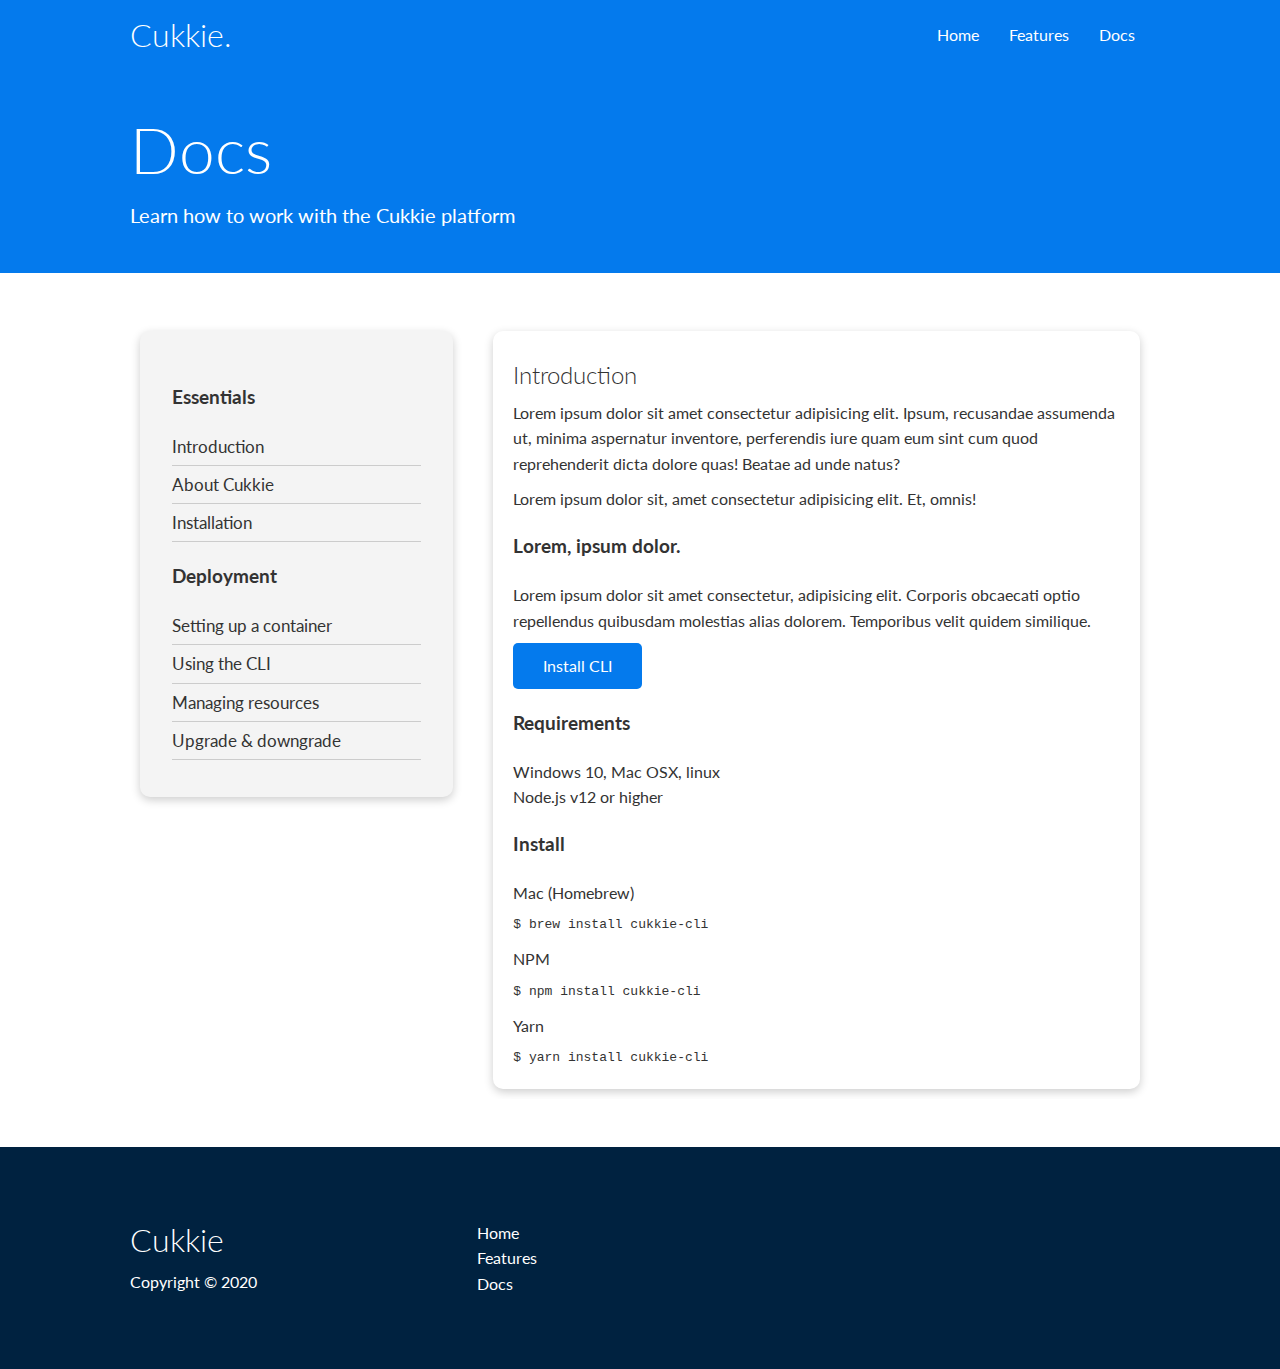
==== docs.html @ 04f07ee1 "ADD: Docs tabs and content" ====
<!DOCTYPE html>
<html lang="en">
  <head>
    <meta charset="UTF-8" />
    <meta name="viewport" content="width=device-width, initial-scale=1.0" />
    <link
      rel="stylesheet"
      href="https://cdnjs.cloudflare.com/ajax/libs/font-awesome/5.15.1/css/all.min.css"
      integrity="sha512-+4zCK9k+qNFUR5X+cKL9EIR+ZOhtIloNl9GIKS57V1MyNsYpYcUrUeQc9vNfzsWfV28IaLL3i96P9sdNyeRssA=="
      crossorigin="anonymous"
    />
    <link rel="stylesheet" href="css/utilities.css" />
    <link rel="stylesheet" href="css/style.css" />
    <title>Cukkie | Cloud Hosting for Everyone</title>
  </head>
  <body>
    <!-- Navbar-->
    <div class="navbar">
      <div class="container flex">
        <h1 class="logo">Cukkie.</h1>
        <nav>
          <ul>
            <li><a href="index.html">Home</a></li>
            <li><a href="features.html">Features</a></li>
            <li><a href="docs.html">Docs</a></li>
          </ul>
        </nav>
      </div>
    </div>

    <!-- Head -->
    <section class="docs-head bg-primary py-3">
      <div class="container grid">
        <div>
          <h1 class="xl">Docs</h1>
          <p class="lead">Learn how to work with the Cukkie platform</p>
        </div>
        <img src="images/docs.png" alt="" />
      </div>
    </section>

    <!-- Docs Main -->
    <section class="docs-main my-4">
      <div class="container grid">
        <div class="card bg-light p-3">
          <h3 class="my-2">Essentials</h3>
          <nav>
            <ul>
              <!-- list items -->
              <li><a href="#">Introduction</a></li>
              <li><a href="#">About Cukkie</a></li>
              <li><a href="#">Installation</a></li>
            </ul>
          </nav>

          <!-- create another nav -->
          <h3 class="my-2">Deployment</h3>
          <nav>
            <ul>
              <li><a href="#">Setting up a container</a></li>
              <li><a href="#">Using the CLI</a></li>
              <li><a href="#">Managing resources</a></li>
              <li><a href="#">Upgrade & downgrade</a></li>
            </ul>
          </nav>
        </div>
        <div class="card">
          <h2>Introduction</h2>
          <p>
            Lorem ipsum dolor sit amet consectetur adipisicing elit. Ipsum,
            recusandae assumenda ut, minima aspernatur inventore, perferendis
            iure quam eum sint cum quod reprehenderit dicta dolore quas! Beatae
            ad unde natus?
          </p>

          <div class="alert alert-success">
            <i class="fas fa-info"></i>Lorem ipsum dolor sit, amet consectetur
            adipisicing elit. Et, omnis!
          </div>

          <h3>Lorem, ipsum dolor.</h3>
          <p>
            Lorem ipsum dolor sit amet consectetur, adipisicing elit. Corporis
            obcaecati optio repellendus quibusdam molestias alias dolorem.
            Temporibus velit quidem similique.
          </p>
          <a href="#" class="btn btn-primary">Install CLI</a>

          <h3>Requirements</h3>
          <ul>
            <li>Windows 10, Mac OSX, linux</li>
            <li>Node.js v12 or higher</li>
          </ul>
          <h3>Install</h3>
          <p>Mac (Homebrew)</p>
          <!-- create code review, using html pre text -->
          <pre><code>$ brew install cukkie-cli</code></pre>
          <p>NPM</p>
          <!-- create code review, using html pre text -->
          <pre><code>$ npm install cukkie-cli</code></pre>
          <p>Yarn</p>
          <!-- create code review, using html pre text -->
          <pre><code>$ yarn install cukkie-cli</code></pre>
        </div>
      </div>
    </section>

    <!-- Footer -->
    <footer class="footer bg-dark py-5">
      <div class="container grid grid-3">
        <div>
          <h1>Cukkie</h1>
          <p>Copyright &copy; 2020</p>
        </div>
        <nav>
          <ul>
            <li><a href="index.html">Home</a></li>
            <li><a href="features.html">Features</a></li>
            <li><a href="docs.html">Docs</a></li>
          </ul>
        </nav>
        <!-- creating social account link -->
        <div class="social">
          <!-- we using # for link somewhere, and fab for social media icon at font awesome -->
          <a href="#"><i class="fab fa-github fa-2x"></i></a>
          <a href="#"><i class="fab fa-facebook fa-2x"></i></a>
          <a href="#"><i class="fab fa-instagram fa-2x"></i></a>
          <a href="#"><i class="fab fa-twitter fa-2x"></i></a>
        </div>
      </div>
    </footer>
  </body>
</html>
---- css/utilities.css ----
/* --------------------------------------------------- */
/* This the utilities  */

/* set the container that wides has selected range, and not following whole web page few and its will turn responsiveness */
/* to make clean point when you stretch the window */
/* and margin zero auto will be set for automatically respons to wide range of webpage */
.container {
  max-width: 1100px;
  margin: 0 auto;
  /* fixing the margin10px by headings above, so this container has no margin */
  overflow: auto;
  /* set the padding so they have space within its container, and to push left and right */
  padding: 0 40px;
}

/* setup the card class */
.card {
  background-color: #fff;
  color: #333;
  border-radius: 10px;
  /* create box shadow with 0 margin 3px wide and 10px blur, the the color with rgba opa 0.2 */
  box-shadow: 0 3px 10px rgba(0, 0, 0, 0.2);
  padding: 20px;
  margin: 10px;
}

/* styling the button */
.btn {
  display: inline-block;
  padding: 10px 30px;
  cursor: pointer;
  background: var(--primary-color);
  color: #fff;
  border: none;
  border-radius: 5px;
}

.btn-outline {
  background-color: transparent;
  border: 1px #fff solid;
}

/* setup the hover effect on button */
.btn:hover {
  transform: scale(0.98);
}

/* adding bg primary */
/* Backgrounds & Coloured buttons */
.bg-primary,
.btn-primary {
  background-color: var(--primary-color);
  color: #fff;
}

.bg-secondary,
.btn-secondary {
  background-color: var(--secondary-color);
  color: #fff;
}

.bg-dark,
.btn-dark {
  background-color: var(--dark-color);
  color: #fff;
}

/* targeting a link on footer into white color  */
.bg-primary a,
.btn-primary a,
.bg-secondary a,
.btn-secondary a,
.bg-dark a,
.btn-dark a {
  color: #fff;
}

.bg-light,
.btn-light {
  background-color: var(--light-color);
  color: #333;
}

/* Text Sizes  */
.lead {
  /* will change the paragraph font size */
  font-size: 20px;
}

/* then for small medium */
.sm {
  font-size: 1rem;
}

.md {
  font-size: 2rem;
}

.lg {
  font-size: 3rem;
}

.xl {
  font-size: 4rem;
}

.text-center {
  text-align: center;
}

/* setup the container and navbar into flexbox so we could easily manage them into flex items & grid with desire direction */
/* add the utility class flex on the html beside container, so it will manage navbar using flexbox */
.flex {
  /* this display flex will turn items into colom */
  display: flex;
  /* to ensure webname and navbar separately arrange */
  /* justify-content using space between to make the both item separately position themself on each start and ends of the container */
  justify-content: center;
  align-items: center;
  /* make sure the height turn into 100% of whatever the container is */
  height: 100%;
}

/* Create a grid to align side by side on the Showcase model */
.grid {
  display: grid;
  /* setup how wide we wanna setup the grid colum inside one row, and set the wide using fraction (Fr) instead, like the percentage inside the container*/
  grid-template-columns: repeat(2, 1fr);
  /* because the initial fraction on grid doesnt have a space, we add gap in it */
  gap: 20px;
  justify-content: center;
  align-items: center;
  height: 100%;
}

/* Grid-3 was to set the stats grid into 3 colom instead 2 */
.grid-3 {
  grid-template-columns: repeat(3, 1fr);
}

/* Margin */
.my-1 {
  /* rem is the multiplier root element for font size*/
  margin: 1rem 0;
}

.my-2 {
  /* rem is the multiplier root element for font size*/
  margin: 1.5rem 0;
}

.my-3 {
  /* rem is the multiplier root element for font size*/
  margin: 2rem 0;
}

.my-4 {
  /* rem is the multiplier root element for font size*/
  margin: 3rem 0;
}

.my-5 {
  /* rem is the multiplier root element for font size*/
  margin: 4rem 0;
}

.m-1 {
  /* rem is the multiplier root element for font size*/
  margin: 1rem;
}

.m-2 {
  /* rem is the multiplier root element for font size*/
  margin: 1.5rem;
}

.m-3 {
  /* rem is the multiplier root element for font size*/
  margin: 2rem;
}

.m-4 {
  /* rem is the multiplier root element for font size*/
  margin: 3rem;
}

.m-5 {
  /* rem is the multiplier root element for font size*/
  margin: 4rem 0;
}

/* Padding */
.py-1 {
  /* rem is the multiplier root element for font size*/
  padding: 1rem 0;
}

.py-2 {
  /* rem is the multiplier root element for font size*/
  padding: 1.5rem 0;
}

.py-3 {
  /* rem is the multiplier root element for font size*/
  padding: 2rem 0;
}

.py-4 {
  /* rem is the multiplier root element for font size*/
  padding: 3rem 0;
}

.py-5 {
  /* rem is the multiplier root element for font size*/
  padding: 4rem 0;
}

.p-1 {
  /* rem is the multiplier root element for font size*/
  padding: 1rem;
}

.p-2 {
  /* rem is the multiplier root element for font size*/
  padding: 1.5rem;
}

.p-3 {
  /* rem is the multiplier root element for font size*/
  padding: 2rem;
}

.p-4 {
  /* rem is the multiplier root element for font size*/
  padding: 3rem;
}

.p-5 {
  /* rem is the multiplier root element for font size*/
  padding: 4rem;
}
---- css/style.css ----
@import url("https://fonts.googleapis.com/css2?family=Lato:wght@300&display=swap");

/* Create CSS Properties */
:root {
  --primary-color: #047aed;
  --secondary-color: #1c3fa8;
  --dark-color: #002240;
  --light-color: #f4f4f4;
}
/* --------------------------------------------------- */
/* Reset */
* {
  /* to ensure all the container using webpage size and control margin and padding easily */
  box-sizing: border-box;
  padding: 0;
  margin: 0;
}

/* --------------------------------------------------- */

body {
  font-family: "Lato", sans-serif;
  color: #333;
  /* line-height to spread things out lil bit */
  line-height: 1.6;
}

ul {
  /* for without any bullet point */
  list-style-type: none;
}

a {
  /* to remove ugly underline on the link */
  text-decoration: none;
  color: #333;
}

/* setup the headings */
h1,
h2 {
  /* for making less bold */
  font-weight: 300;
  /* line-height for making pretty look */
  line-height: 1.2;
  /* setup margin top and bottom 10px and left right 0px */
  margin: 10px 0;
}

/* setup paragraph similiar to headings */
p {
  margin: 10px 0;
}

/* set the images that has width similiar to the parent container */
img {
  width: 100%;
}

/* Navbar Styling */
.navbar ul {
  display: flex;
}

/* styling the nav bar*/
.navbar {
  background-color: var(--primary-color);
  color: #fff;
  height: 70px;
}

/*  set the link into white color in the navbar   */
.navbar a {
  color: #fff;
  /* make a break on each items */
  padding: 10px;
  margin: 0 5px;
}

/* create a hover effect on the navbar */
.navbar a:hover {
  border-bottom: 2px #fff solid;
}

/* if flex in the navbar, so it would be using space-between */
.navbar .flex {
  justify-content: space-between;
}

/* Showcase */
.showcase {
  height: 400px;
  background-color: var(--primary-color);
  color: #fff;
  position: relative;
}

.showcase h1 {
  /* to set the fontsize bigger for showcase */
  font-size: 40px;
}
.showcase p {
  margin: 20px 0;
}

.showcase .grid {
  /* make it approach by percentage as the container grid */
  grid-template-columns: 55% 45%;
  gap: 30px;
  /* to setup the card height visible above showcase grid container */
  overflow: visible;
}

.showcase-form {
  /* setup & styling the form */
  /* relative to make this at the top of property */
  position: relative;
  /* to push down */
  top: 60px;
  height: 350px;
  width: 400px;
  padding: 40px;
  /* to ensure the card always position himself at the front */
  z-index: 100;
  /* to push the form to the right */
  justify-self: flex-end;
}

/* setup form control that wrap the input */
.showcase-form .form-control {
  /* separate the form */
  margin: 30px 0;
}

/* style the actual input and the button with targeting only input type "text and "email"*/
.showcase-form input[type="text"],
.showcase-form input[type="email"] {
  /* taking away the border */
  border: 0;
  /* instead changing just styled border bottom */
  border-bottom: 1px solid #b4becb;
  /* set the width into 100% so its go all the way across parent container */
  width: 100%;
  padding: 3px;
  font-size: 16px;
}

/* taking out the original format of border when click input */
.showcase-form input:focus {
  outline: none;
}

/* Create the slice part: instead of adding new element on the html, we setup the pseoudo character */
.showcas::before,
.showcase::after {
  content: "";
  position: absolute;
  height: 100px;
  bottom: -70px;
  right: 0;
  left: 0;
  background: #fff;
  transform: skewY(-3deg);
  /* to occupy all web type and model, we setup prefix version the transform into several media webkit */
  /* for Chrome and Safari */
  -webkit-transform: skewY(-3deg);
  /* for Mozila */
  -moz-transform: skewY(-3deg);
  /* microsoft */
  -ms-transform: skewY(-3deg);
}
/* --------------------------------------------------- */
/* Stats */
.stats {
  padding-top: 100px;
}

.stats-heading {
  /* to squize in the middle from major container */
  max-width: 500px;
  margin: auto;
}
/* decoring the stats h3 and paragraph */
.stats .grid h3 {
  font-size: 35px;
}

.stats .grid p {
  font-size: 20px;
  font-weight: bold;
}

/* cli */
.cli .grid {
  grid-template-columns: repeat(3, 1fr);
  grid-template-rows: repeat(2, 1fr);
}

/* to expand the cli image on first 2 row and two colom */
/* using this ">" bracket to target everything(*) that in(:) the first-child */
.cli .grid > *:first-child {
  /* this grid column will fill from 1 and span untul column 2 */
  grid-column: 1 / span 2;
  /* then targeting the second part is spaning row */
  grid-row: 1 / span 2;
}

/* Cloud */
.cloud .grid {
  grid-template-columns: 4fr 3fr;
}

/* Languages */

/* setup the flex so the all card will move up when window resizes */
.languages .flex {
  flex-wrap: wrap;
}

.languages .card {
  text-align: center;
  margin: 18px 10px 40px;
  /* to setup transition so the card on hover will move smoothly transition */
  transition: transform 0.2s ease-in;
}

.languages .card h4 {
  font-size: 20px;
  margin-bottom: 10px;
}

/* setup the hover to create an animation while hover the cards, hover up (using -px,) for hover down (using +px)*/
.languages .card:hover {
  transform: translateY(-15px);
}

/* Features */
.features-head img,
.docs-head img {
  width: 200px;
  /* this justify self will justify itself only and flex-end will push them into end of the grid container */
  justify-self: flex-end;
}

.features-sub-head img {
  width: 300px;
  /* this justify self will justify itself only and flex-end will push them into end of the grid container */
  justify-self: flex-end;
}

.features-main .card > i {
  /* add the margin on the icon */
  margin-right: 20px;
}

.features-main .grid {
  padding: 30px;
}

.features-main .grid > *:first-child {
  /* take span on the fisrt card across all three */
  grid-column: 1 / span 3;
}

/* target universal on next child by nth-child(this gonna be the child number) */
.features-main .grid > *:nth-child(2) {
  /* take span on the second card across all two */
  grid-column: 1 / span 2;
}

/* Docs */
.docs-main h3 {
  margin: 20px 0;
}

.docs-main .grid {
  /* make the first card 1 fr and second 2fr */
  grid-template-columns: 1fr 2fr;
  align-items: flex-start;
}

.docs-main nav li {
  /* design the navigation */
  font-size: 17px;
  padding-bottom: 5px;
  margin-bottom: 5px;
  border-bottom: 1px #ccc solid;
}

.docs-main a:hover {
  /* create hover animation on the link */
  font-weight: bold;
}

/* Footer */
.footer .social a {
  margin: 0 10px;
}

/* setup for media query */
/* Tablet and under */
@media (max-width: 768px) {
  /* to create only one colum */
  .grid,
  .showcase .grid,
  .stats .grid,
  .cli .grid,
  .cloud .grid,
  .features-main .grid {
    grid-template-columns: 1fr;
    grid-template-rows: 1fr;
  }

  .showcase {
    /* to pushdown showcase in 1fr mode (mobile) */
    height: auto;
  }

  .showcase-text {
    /* set text to center */
    text-align: center;
    /* set margin to push down */
    margin-top: 40px;
  }

  .showcase-form {
    /* to set justify all element by itself */
    justify-self: auto;
    margin: auto;
  }

  /* instead of spanning we just set grid colum to 1 and grid row to 1 */
  .cli .grid > *:first-child {
    grid-column: 1;
    grid-row: 1;
  }
}

/* Mobile */
@media (max-width: 500px) {
  .navbar {
    height: 110px;
  }

  .navbar .flex {
    flex-direction: column;
  }

  .navbar ul {
    padding: 10px;
    background-color: rgba(0, 0, 0, 0.1);
  }
}
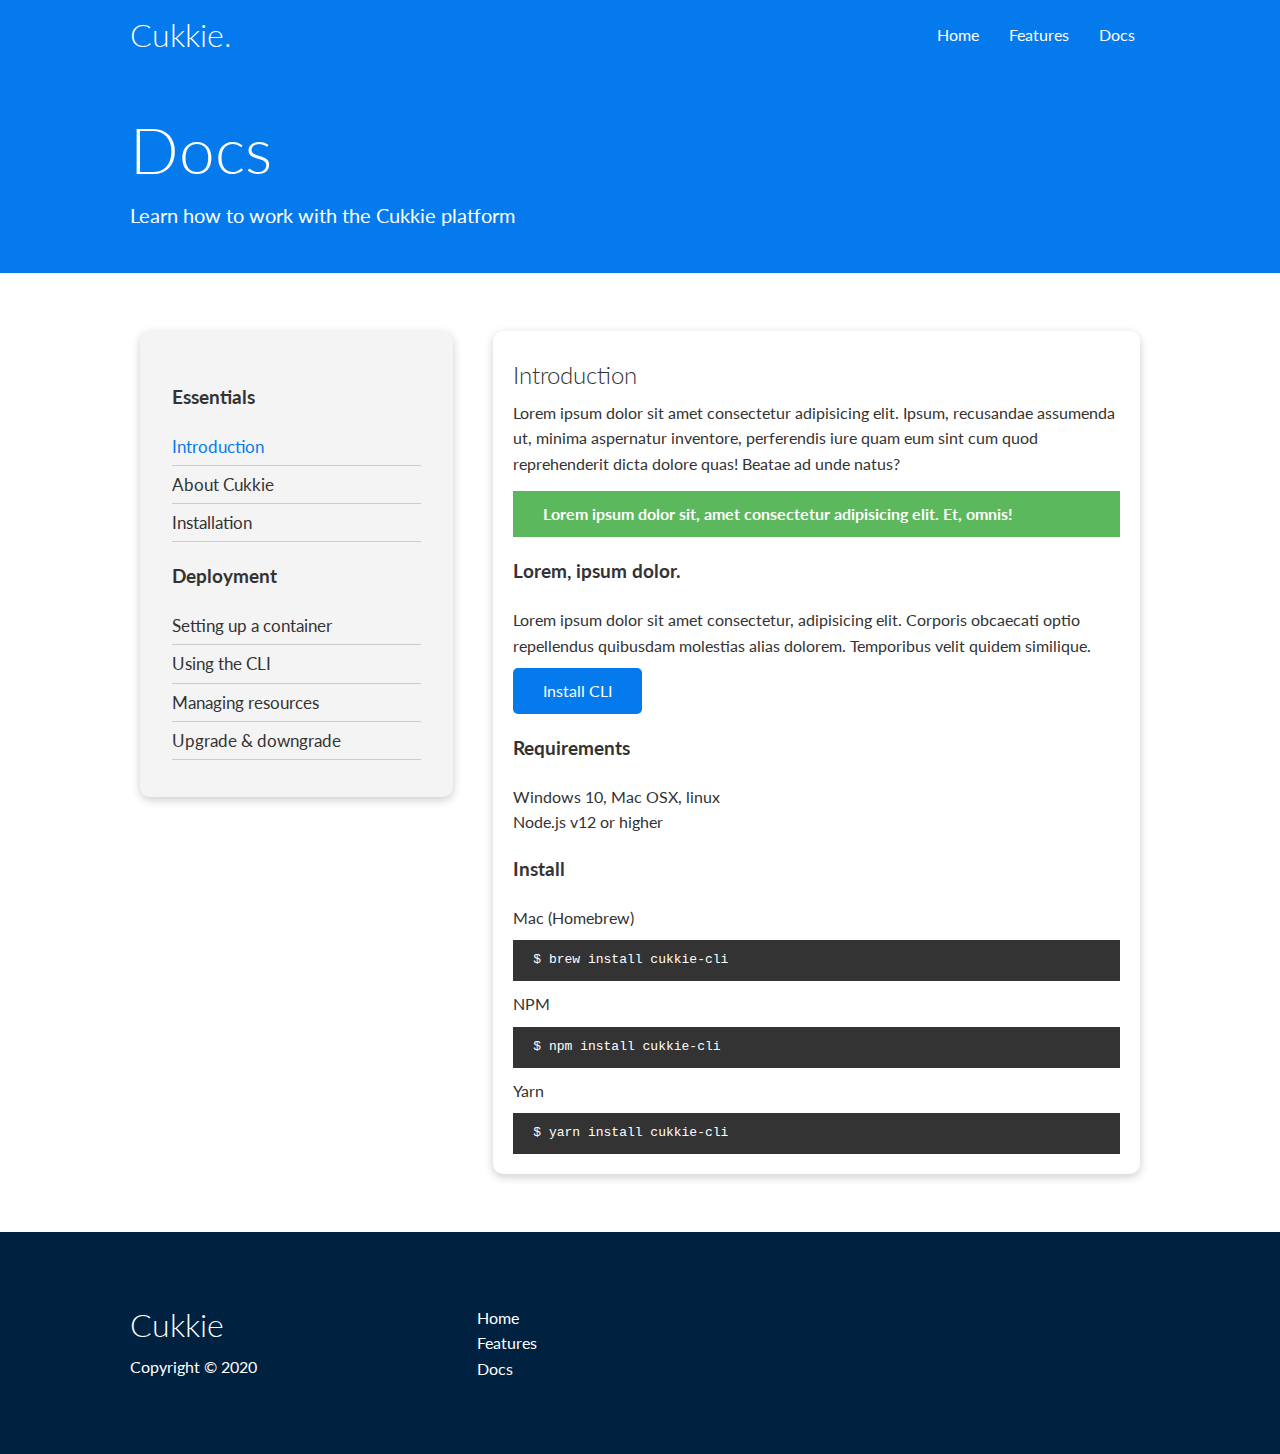
==== commit f964eaab: "ADD: Responsiveness all the html page" ====
--- a/docs.html
+++ b/docs.html
@@ -47,7 +47,7 @@
           <nav>
             <ul>
               <!-- list items -->
-              <li><a href="#">Introduction</a></li>
+              <li><a class="text-primary" href="#">Introduction</a></li>
               <li><a href="#">About Cukkie</a></li>
               <li><a href="#">Installation</a></li>
             </ul>
--- a/css/utilities.css
+++ b/css/utilities.css
@@ -66,6 +66,13 @@
 }
 
 /* targeting a link on footer into white color  */
+
+.bg-light,
+.btn-light {
+  background-color: var(--light-color);
+  color: #333;
+}
+
 .bg-primary a,
 .btn-primary a,
 .bg-secondary a,
@@ -75,10 +82,23 @@
   color: #fff;
 }
 
-.bg-light,
-.btn-light {
-  background-color: var(--light-color);
-  color: #333;
+/* Text Colors */
+.text-primary {
+  color: var(--primary-color);
+}
+
+.text-secondary {
+  color: var(--secondary-color);
+}
+
+.text-dark {
+  color: var(--dark-color);
+}
+
+/* targeting a link on footer into white color  */
+
+.text-light {
+  color: var(--light-color);
 }
 
 /* Text Sizes  */
@@ -106,6 +126,30 @@
 
 .text-center {
   text-align: center;
+}
+
+/* Alert setup */
+.alert {
+  background-color: var(--light-color);
+  padding: 10px 20px;
+  font-weight: bold;
+  /* setup margin for separet from everything else with 15px on the top and bottom */
+  margin: 15px 0;
+}
+
+.alert i {
+  /* creeate space between alert icon and the text */
+  margin-right: 10px;
+}
+
+.alert-success {
+  background-color: var(--success-color);
+  color: #fff;
+}
+
+.alert-error {
+  background-color: var(--error-color);
+  color: #fff;
 }
 
 /* setup the container and navbar into flexbox so we could easily manage them into flex items & grid with desire direction */
--- a/css/style.css
+++ b/css/style.css
@@ -6,6 +6,8 @@
   --secondary-color: #1c3fa8;
   --dark-color: #002240;
   --light-color: #f4f4f4;
+  --success-color: #5cb85c;
+  --error-color: #d9534f;
 }
 /* --------------------------------------------------- */
 /* Reset */
@@ -55,6 +57,13 @@
 /* set the images that has width similiar to the parent container */
 img {
   width: 100%;
+}
+
+code,
+pre {
+  background: #333;
+  color: #fff;
+  padding: 10px;
 }
 
 /* Navbar Styling */
@@ -306,7 +315,8 @@
   .stats .grid,
   .cli .grid,
   .cloud .grid,
-  .features-main .grid {
+  .features-main .grid,
+  .docs-main .grid {
     grid-template-columns: 1fr;
     grid-template-rows: 1fr;
   }
@@ -334,6 +344,23 @@
     grid-column: 1;
     grid-row: 1;
   }
+
+  .features-head,
+  .features-sub-head,
+  .docs-head {
+    text-align: center;
+  }
+
+  .features-head img,
+  .features-sub-head img,
+  .docs-head img {
+    justify-self: center;
+  }
+
+  .features-main .grid > *:first-child,
+  .features-main .grid > *:nth-child(2) {
+    grid-column: 1;
+  }
 }
 
 /* Mobile */
